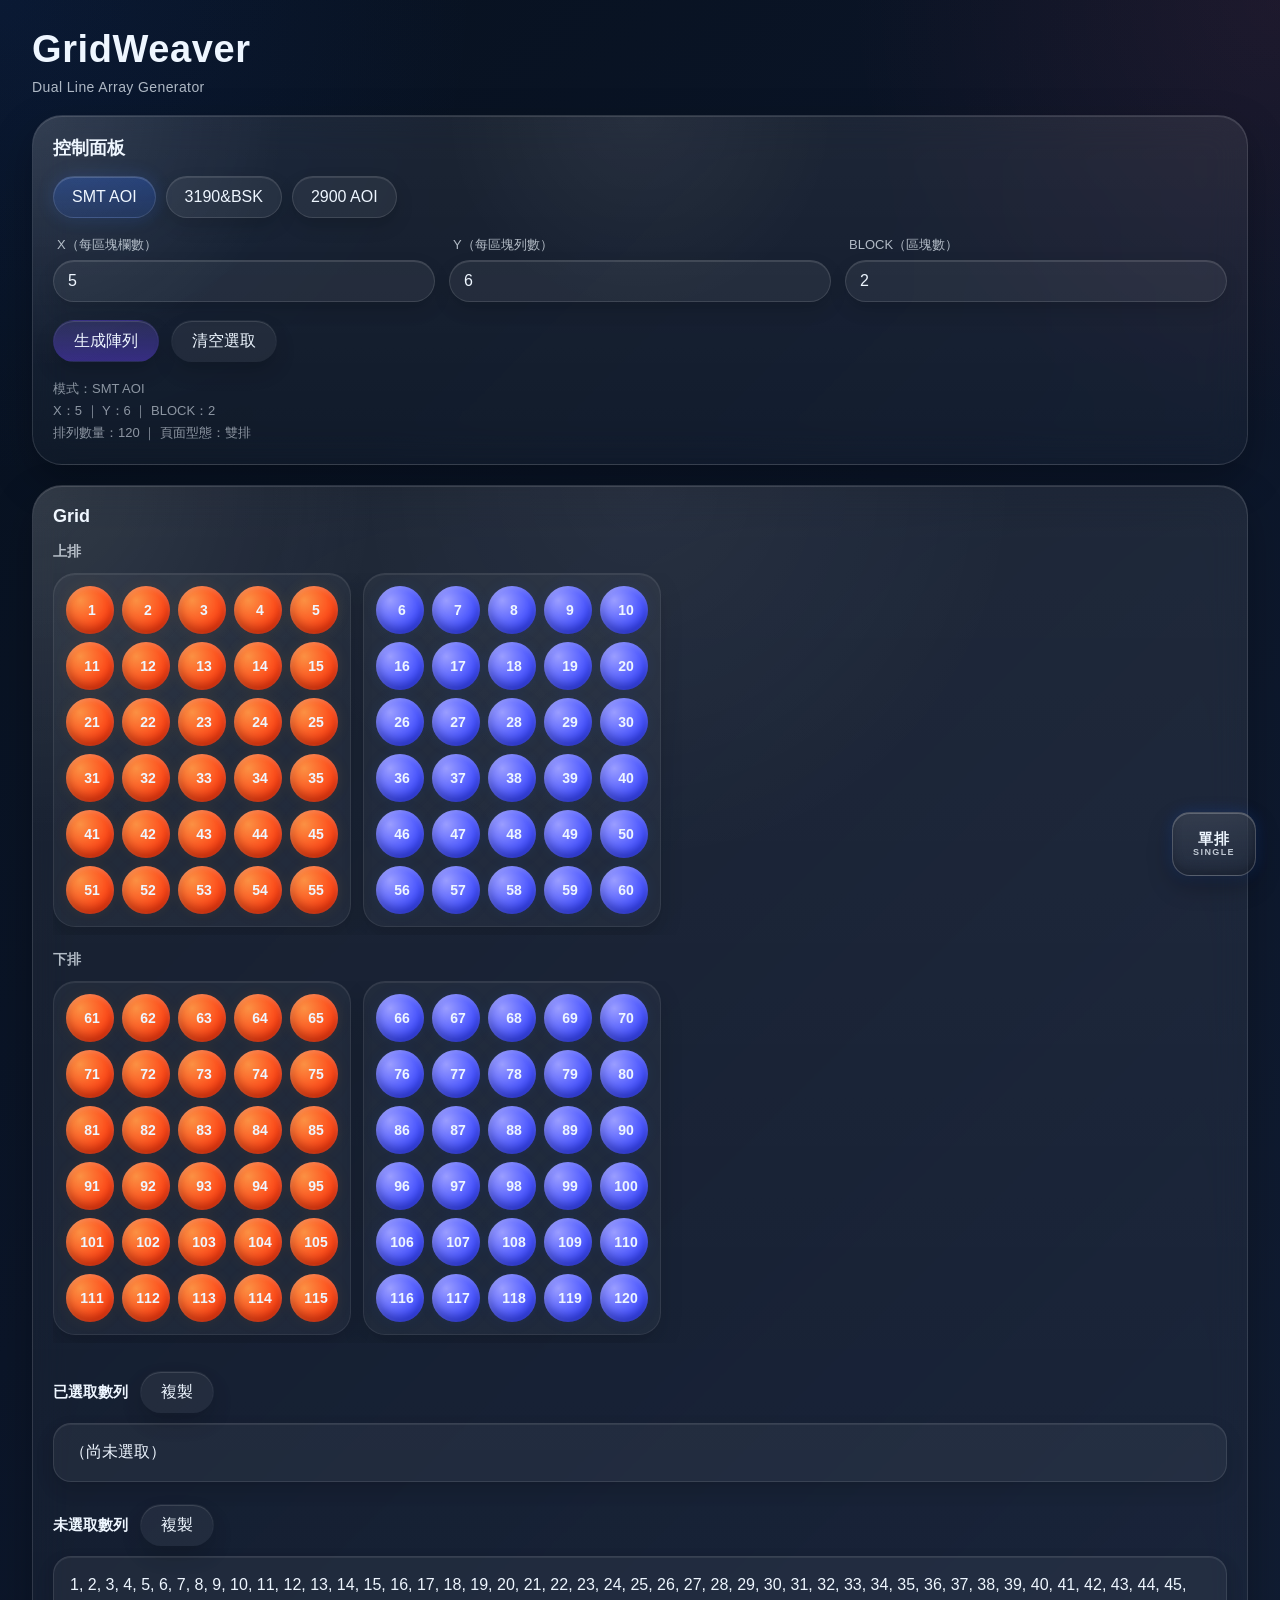
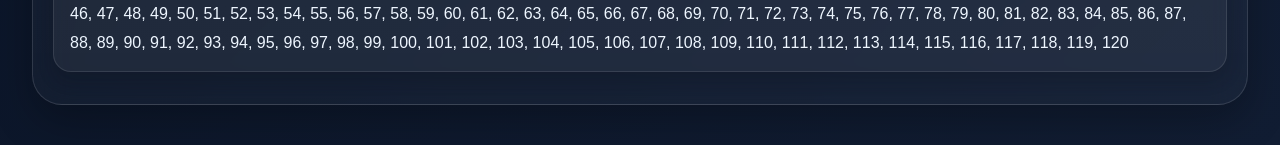
==== dual.html @ ec8c74ce "new project" ====
<!DOCTYPE html>
<html lang="zh-Hant">
<head>
  <meta charset="UTF-8" />
  <meta name="viewport" content="width=device-width, initial-scale=1.0" />
  <title>GridWeaver | 雙排</title>
  <link rel="stylesheet" href="style.css" />
</head>
<body data-page="dual">
<button class="floating-switch" id="pageSwitchBtn">
  <div class="main-text">單排</div>
  <div class="sub-text">SINGLE</div>
</button>

  <div class="app-shell">
    <header class="topbar">
      <div>
        <h1>GridWeaver</h1>
        <p class="subtitle">Dual Line Array Generator</p>
      </div>
    </header>

    <main class="main-layout">
      <section class="control-panel glass-card">
        <div class="panel-title">控制面板</div>

        <div class="tabs" id="modeTabs">
          <button class="tab-btn active" type="button" data-mode="SMT_AOI">SMT AOI</button>
          <button class="tab-btn" type="button" data-mode="LSC_AOI" hidden>LSC AOI</button>
          <button class="tab-btn" type="button" data-mode="BSK_3190">3190&amp;BSK</button>
          <button class="tab-btn" type="button" data-mode="AOI_2900">2900 AOI</button>
        </div>

        <div class="input-grid">
          <div class="field">
            <label for="xInput">X（每區塊欄數）</label>
            <input id="xInput" type="number" min="1" value="5" />
          </div>

          <div class="field">
            <label for="yInput">Y（每區塊列數）</label>
            <input id="yInput" type="number" min="1" value="6" />
          </div>

          <div class="field">
            <label for="blockInput">BLOCK（區塊數）</label>
            <input id="blockInput" type="number" min="1" value="2" />
          </div>
        </div>

        <div class="action-row">
          <button id="generateBtn" type="button">生成陣列</button>
          <button id="clearBtn" type="button" class="ghost-btn">清空選取</button>
        </div>

        <div class="meta-info" id="metaInfo"></div>
      </section>

      <section class="result-panel glass-card">
        <div class="panel-title">Grid</div>
        <div class="grid-board dual-board" id="gridBoard"></div>

        <div class="result-section">
          <div class="result-header">
            <div class="result-title">已選取數列</div>
            <button id="copySelectedBtn" type="button" class="ghost-btn">複製</button>
          </div>
          <div class="text-result" id="selectedResult">（尚未選取）</div>
        </div>

        <div class="result-section">
          <div class="result-header">
            <div class="result-title">未選取數列</div>
            <button id="copyRemainingBtn" type="button" class="ghost-btn">複製</button>
          </div>
          <div class="text-result" id="remainingResult">（尚未生成）</div>
        </div>

        <div class="copy-message" id="copyMessage"></div>
      </section>
    </main>
  </div>

  <script src="script.js"></script>
</body>
</html>
---- style.css ----
:root {
  --bg-main:
    radial-gradient(circle at top left, rgba(37, 99, 235, 0.10), transparent 22%),
    radial-gradient(circle at top right, rgba(255, 77, 109, 0.08), transparent 20%),
    linear-gradient(135deg, #07111f 0%, #0b1528 45%, #111d33 100%);

  --glass-1: rgba(255, 255, 255, 0.08);
  --glass-2: rgba(255, 255, 255, 0.03);
  --glass-border: rgba(255, 255, 255, 0.12);
  --glass-highlight: rgba(255, 255, 255, 0.14);

  --text-main: #eef6ff;
  --text-soft: rgba(238, 246, 255, 0.72);
  --text-muted: rgba(238, 246, 255, 0.56);

  --c-orange: #FF1F00;
  --c-blue: #1729ff;
  --c-green: #003112;
  --c-red: #FF0000;

  --radius-xl: 30px;
  --radius-lg: 24px;
  --radius-md: 18px;
  --radius-sm: 14px;
  --radius-pill: 999px;

  --shadow-card:
    0 16px 40px rgba(0, 0, 0, 0.26),
    inset 0 1px 0 rgba(255, 255, 255, 0.12);
}

* {
  box-sizing: border-box;
}

html,
body {
  margin: 0;
  padding: 0;
}

body {
  min-height: 100vh;
  font-family: "Segoe UI", "Noto Sans TC", Arial, sans-serif;
  color: var(--text-main);
  background: var(--bg-main);
}

button,
input {
  font: inherit;
}

.app-shell {
  max-width: 1440px;
  margin: 0 auto;
  padding: 28px 32px 40px;
}

.topbar {
  margin-bottom: 20px;
}

h1 {
  margin: 0;
  font-size: 38px;
  font-weight: 800;
  letter-spacing: 0.6px;
}

.subtitle {
  margin: 8px 0 0;
  color: var(--text-soft);
  font-size: 14px;
  letter-spacing: 0.4px;
}

.main-layout {
  display: grid;
  grid-template-columns: 1fr;
  gap: 20px;
}

.glass-card {
  background: linear-gradient(180deg, var(--glass-1) 0%, var(--glass-2) 100%);
  border: 1px solid var(--glass-border);
  border-radius: var(--radius-xl);
  box-shadow: var(--shadow-card);
  backdrop-filter: blur(18px);
  -webkit-backdrop-filter: blur(18px);
  position: relative;
  overflow: hidden;
}

.glass-card::before {
  content: "";
  position: absolute;
  inset: 0;
  background:
    radial-gradient(circle at top left, rgba(255,255,255,0.10), transparent 20%),
    radial-gradient(circle at top center, rgba(255,255,255,0.05), transparent 28%);
  pointer-events: none;
}

.control-panel,
.result-panel {
  position: relative;
  z-index: 1;
  padding: 20px;
}

.panel-title {
  font-size: 18px;
  font-weight: 800;
  margin-bottom: 16px;
}

.tabs {
  display: flex;
  flex-wrap: wrap;
  gap: 10px;
  margin-bottom: 18px;
}

.tab-btn {
  height: 42px;
  padding: 0 18px;
  border: 1px solid rgba(255,255,255,0.12);
  border-radius: var(--radius-pill);
  background: rgba(255,255,255,0.06);
  color: var(--text-main);
  cursor: pointer;
  box-shadow:
    inset 0 1px 0 rgba(255,255,255,0.10),
    0 8px 18px rgba(0,0,0,0.16);
  transition: 0.18s ease;
}

.tab-btn:hover {
  transform: translateY(-1px);
  filter: brightness(1.06);
}

.tab-btn.active {
  background: linear-gradient(180deg, rgba(37, 99, 235, 0.32), rgba(37, 99, 235, 0.18));
  box-shadow:
    0 0 18px rgba(37, 99, 235, 0.20),
    inset 0 1px 0 rgba(255,255,255,0.16);
}

.input-grid {
  display: grid;
  grid-template-columns: repeat(3, minmax(180px, 1fr));
  gap: 14px;
}

.field {
  display: flex;
  flex-direction: column;
  gap: 6px;
}

label {
  font-size: 13px;
  color: var(--text-soft);
  padding-left: 4px;
}

input {
  height: 42px;
  padding: 0 14px;
  border-radius: var(--radius-pill);
  border: 1px solid rgba(255,255,255,0.12);
  outline: none;
  color: var(--text-main);
  background: rgba(255,255,255,0.06);
  box-shadow:
    inset 0 1px 0 rgba(255,255,255,0.12),
    0 8px 18px rgba(0,0,0,0.14);
}

input:focus {
  border-color: rgba(37, 99, 235, 0.38);
  box-shadow:
    0 0 0 3px rgba(37, 99, 235, 0.10),
    inset 0 1px 0 rgba(255,255,255,0.14),
    0 8px 18px rgba(0,0,0,0.14);
}

.action-row {
  display: flex;
  flex-wrap: wrap;
  gap: 12px;
  margin-top: 18px;
}

button {
  height: 42px;
  padding: 0 20px;
  border-radius: var(--radius-pill);
  border: 1px solid rgba(0,0,0,0);
  background: linear-gradient(180deg, rgba(105,90,207,0.25), rgba(107,70,255,0.4));
  color: var(--text-main);
  cursor: pointer;
  box-shadow:
    0 10px 20px rgba(0,0,0,0.16),
    inset 0 1px 0 rgba(255,255,255,0.12);
  transition: 0.18s ease;
}

button:hover {
  transform: translateY(-1px);
  filter: brightness(1.06);
}

.ghost-btn {
  background: rgba(255,255,255,0.06);
}

.meta-info {
  margin-top: 16px;
  color: var(--text-muted);
  font-size: 13px;
  line-height: 1.7;
}

.grid-board {
  display: flex;
  flex-direction: column;
  gap: 16px;
  overflow-x: auto;
  overflow-y: hidden;
  padding-bottom: 6px;
}

.line-section {
  display: flex;
  flex-direction: column;
  gap: 12px;
  min-width: max-content;
}

.line-title {
  font-size: 14px;
  color: var(--text-soft);
  font-weight: 700;
}

.block-row {
  display: flex;
  flex-wrap: nowrap;
  gap: 12px;
  align-items: flex-start;
  overflow-x: auto;
  overflow-y: hidden;
  padding-bottom: 8px;
}

.block-panel {
  flex: 0 0 auto;
  padding: 12px;
  border-radius: 22px;
  background: rgba(255,255,255,0.04);
  border: 1px solid rgba(255,255,255,0.08);
  box-shadow:
    inset 0 1px 0 rgba(255,255,255,0.08),
    0 10px 22px rgba(0,0,0,0.16);
}

.ball-grid {
  display: grid;
  gap: 8px;
}

.ball {
  width: 48px;
  height: 48px;
  border-radius: 50%;
  display: flex;
  align-items: center;
  justify-content: center;
  position: relative;
  color: #eef6ff;
  font-size: 14px;
  font-weight: 800;
  cursor: pointer;
  user-select: none;
  transition: transform 0.16s ease, filter 0.16s ease, box-shadow 0.16s ease;
  box-shadow:
    inset 0 2px 5px rgba(255,255,255,0.18),
    inset 0 -6px 10px rgba(0,0,0,0.26);
}

.ball:hover {
  transform: translateY(-1px) scale(1.02);
  filter: brightness(1.04);
}

.ball input[type="checkbox"] {
  display: none;
}

.ball-orange {
  background: radial-gradient(circle at 30% 30%, #fb9043, var(--c-orange));
  box-shadow:
    0 0 8px rgba(255,159,28,0),
    0 0 16px rgba(255,159,28,0.08),
    inset 0 2px 5px rgba(255,255,255,0.20),
    inset 0 -6px 10px rgba(0,0,0,0.26);
}

.ball-blue {
  background: radial-gradient(circle at 30% 30%, #9a9dff, var(--c-blue));
  box-shadow:
    0 0 8px rgba(37,99,235,0),
    0 0 16px rgba(37,99,235,0.08),
    inset 0 2px 5px rgba(255,255,255,0.20),
    inset 0 -6px 10px rgba(0,0,0,0.26);
}

.ball-green {
  background: radial-gradient(circle at 30% 30%, #cfcb3f, var(--c-green));
  box-shadow:
    0 0 8px rgba(34,197,94,0),
    0 0 16px rgba(34,197,94,0.08),
    inset 0 2px 5px rgba(255,255,255,0.20),
    inset 0 -6px 10px rgba(0,0,0,0.26);
}

.ball.selected {
  background: radial-gradient(circle at 30% 30%, #ff6b6b, var(--c-red));
  transform: translateY(-1px) scale(1.04);
  box-shadow:
    0 0 10px rgba(255,77,109,0.42),
    0 0 18px rgba(255,77,109,0.14),
    inset 0 2px 6px rgba(255,255,255,0.22),
    inset 0 -6px 10px rgba(0,0,0,0.22);
}

.result-section {
  margin-top: 22px;
}

.result-header {
  display: flex;
  align-items: center;
  gap: 12px;
  margin-bottom: 10px;
}

.result-title {
  font-size: 15px;
  font-weight: 800;
}

.text-result {
  min-height: 56px;
  padding: 14px 16px;
  border-radius: var(--radius-md);
  border: 1px solid rgba(255,255,255,0.10);
  background: rgba(255,255,255,0.05);
  color: var(--text-main);
  line-height: 1.8;
  word-break: break-word;
  box-shadow:
    inset 0 1px 0 rgba(255,255,255,0.08),
    0 8px 18px rgba(0,0,0,0.14);
}

.copy-message {
  margin-top: 12px;
  color: var(--text-soft);
  font-size: 13px;
}

.floating-switch {
  position: fixed;
  right: 24px;
  bottom: 24px;
  z-index: 100;

  height: 64px;

  border-radius: 18px;
  border: 1px solid rgba(255, 255, 255, 0.18);

  display: flex;
  flex-direction: column;
  align-items: center;
  justify-content: center;
  gap: 2px;

  color: #eef6ff;
  cursor: pointer;

  background:
    linear-gradient(180deg,
      rgba(0, 0, 0, 0) 0%,
      rgba(0, 0, 0, 0) 45%,
      rgba(0, 0, 0, 0) 100%
    ),
    linear-gradient(180deg,
      rgba(255,255,255,0.10),
      rgba(255,255,255,0.03)
    );

  backdrop-filter: blur(16px);
  -webkit-backdrop-filter: blur(16px);

  box-shadow:
    0 10px 24px rgba(0,0,0,0.28),
    0 0 16px rgba(37, 99, 235, 0.24),
    inset 0 1px 0 rgba(255,255,255,0.22),
    inset 0 -6px 10px rgba(0,0,0,0.18);

  /*transition: transform 0.2s ease, box-shadow 0.2s ease, filter 0.2s ease;*/
 /* animation: blueBreath 2.6s ease-in-out infinite;*/
}

.floating-switch:hover {
  transform: translateY(-2px) scale(1.03);
  filter: brightness(1.08);
  box-shadow:
    0 14px 30px rgba(0,0,0,0.34),
    0 0 24px rgba(37, 99, 235, 0.34),
    0 0 40px rgba(59, 130, 246, 0.18),
    inset 0 1px 0 rgba(255,255,255,0.28),
    inset 0 -6px 10px rgba(0,0,0,0.18);
}

.floating-switch:active {
  transform: translateY(0) scale(0.98);
}

.floating-switch .main-text {
  font-size: 15px;
  font-weight: 800;
  letter-spacing: 1px;
  line-height: 1;
}

.floating-switch .sub-text {
  font-size: 9px;
  font-weight: 700;
  letter-spacing: 1.4px;
  opacity: 0.76;
  line-height: 1;
}

@keyframes blueBreath {
  0%, 100% {
    box-shadow:
      0 10px 24px rgba(0,0,0,0.28),
      0 0 10px rgba(37, 99, 235, 0.20),
      0 0 20px rgba(59, 130, 246, 0.10),
      inset 0 1px 0 rgba(255,255,255,0.22),
      inset 0 -6px 10px rgba(0,0,0,0.18);
  }
  50% {
    box-shadow:
      0 10px 24px rgba(0,0,0,0.28),
      0 0 22px rgba(37, 99, 235, 0.40),
      0 0 42px rgba(59, 130, 246, 0.20),
      inset 0 1px 0 rgba(255,255,255,0.26),
      inset 0 -6px 10px rgba(0,0,0,0.18);
  }
}


.grid-board::-webkit-scrollbar,
.block-row::-webkit-scrollbar {
  height: 8px;
}

.grid-board::-webkit-scrollbar-track,
.block-row::-webkit-scrollbar-track {
  background: rgba(255,255,255,0.05);
  border-radius: 999px;
}

.grid-board::-webkit-scrollbar-thumb,
.block-row::-webkit-scrollbar-thumb {
  background: rgba(255,255,255,0.16);
  border-radius: 999px;
}

@media (max-width: 1024px) {
  .input-grid {
    grid-template-columns: 1fr;
  }

  .ball {
    width: 44px;
    height: 44px;
    font-size: 11px;
  }

  .floating-switch {
    width: 60px;
    height: 60px;
    left: 10px;
  }
}

@media (max-width: 768px) {
  .app-shell {
    padding: 20px 18px 28px;
  }

  h1 {
    font-size: 30px;
  }

  .tabs {
    gap: 8px;
  }

  .tab-btn {
    padding: 0 14px;
  }

  .block-row {
    gap: 10px;
  }

  .ball-grid {
    gap: 7px;
  }

  .ball {
    width: 40px;
    height: 40px;
    font-size: 10px;
  }
}
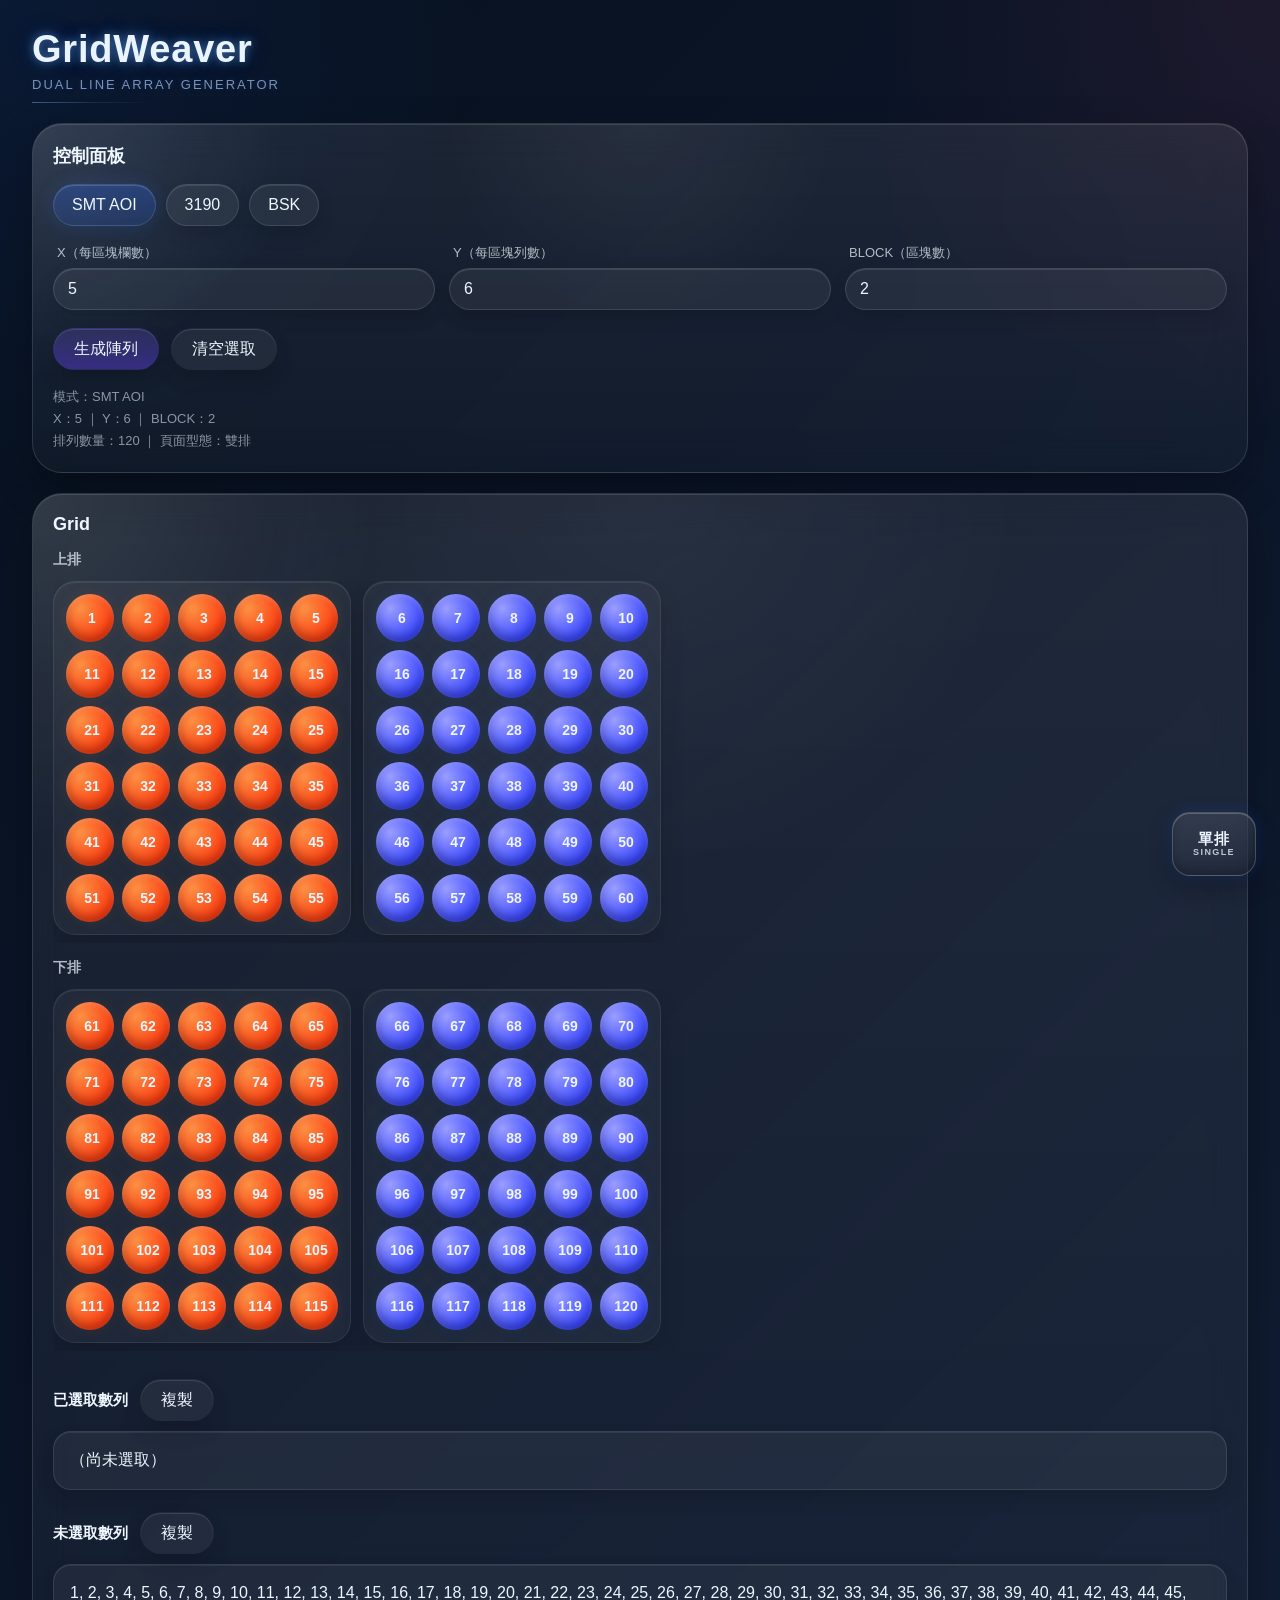
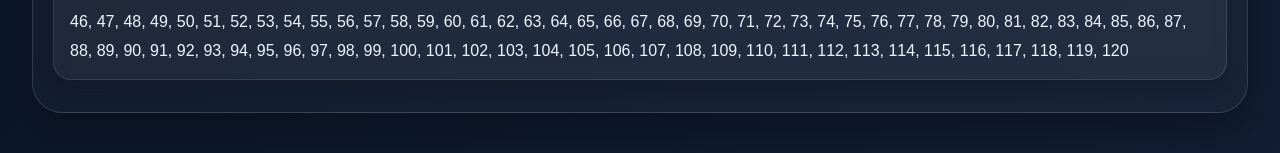
==== commit 2555739f: "更新檔案" ====
--- a/dual.html
+++ b/dual.html
@@ -5,12 +5,13 @@
   <meta name="viewport" content="width=device-width, initial-scale=1.0" />
   <title>GridWeaver | 雙排</title>
   <link rel="stylesheet" href="style.css" />
+  <link rel="icon" type="image/png" href="GridWeaverICON.png">
 </head>
 <body data-page="dual">
-<button class="floating-switch" id="pageSwitchBtn">
-  <div class="main-text">單排</div>
-  <div class="sub-text">SINGLE</div>
-</button>
+  <button class="floating-switch" id="pageSwitchBtn" type="button">
+    <div class="main-text">單排</div>
+    <div class="sub-text">SINGLE</div>
+  </button>
 
   <div class="app-shell">
     <header class="topbar">
@@ -26,9 +27,10 @@
 
         <div class="tabs" id="modeTabs">
           <button class="tab-btn active" type="button" data-mode="SMT_AOI">SMT AOI</button>
-          <button class="tab-btn" type="button" data-mode="LSC_AOI" hidden>LSC AOI</button>
-          <button class="tab-btn" type="button" data-mode="BSK_3190">3190&amp;BSK</button>
-          <button class="tab-btn" type="button" data-mode="AOI_2900">2900 AOI</button>
+          <button class="tab-btn" type="button" data-mode="LSC_AOI"  hidden>LSC AOI</button>
+          <button class="tab-btn" type="button" data-mode="AOI_3190">3190</button>
+          <button class="tab-btn" type="button" data-mode="BSK">BSK</button>
+          <button class="tab-btn" type="button" data-mode="AOI_2900" hidden>2900 AOI</button>
         </div>
 
         <div class="input-grid">
--- a/style.css
+++ b/style.css
@@ -65,14 +65,40 @@
   margin: 0;
   font-size: 38px;
   font-weight: 800;
-  letter-spacing: 0.6px;
+  letter-spacing: 0.8px;
+  color: #eaf4ff;
+  text-shadow:
+    0 0 3px rgba(255,255,255,0),
+    0 0 8px rgba(125, 190, 255, 0.45),
+    0 0 16px rgba(59, 130, 246, 0.30),
+    0 0 30px rgba(37, 99, 235, 0.18);
 }
 
 .subtitle {
-  margin: 8px 0 0;
-  color: var(--text-soft);
-  font-size: 14px;
-  letter-spacing: 0.4px;
+  margin-top: 6px;
+  font-size: 13px;
+  letter-spacing: 2px;
+  color: rgba(180, 210, 255, 0.65);
+
+  text-transform: uppercase;
+
+  text-shadow:
+    0 0 6px rgba(59, 130, 246, 0.2);
+}
+
+.subtitle::after {
+  content: "";
+  display: block;
+  width: 120px;
+  height: 1px;
+  margin-top: 10px;
+
+  background: linear-gradient(
+    to right,
+    rgba(120, 180, 255, 0.45),
+    rgba(120, 180, 255, 0.15),
+    transparent
+  );
 }
 
 .main-layout {
